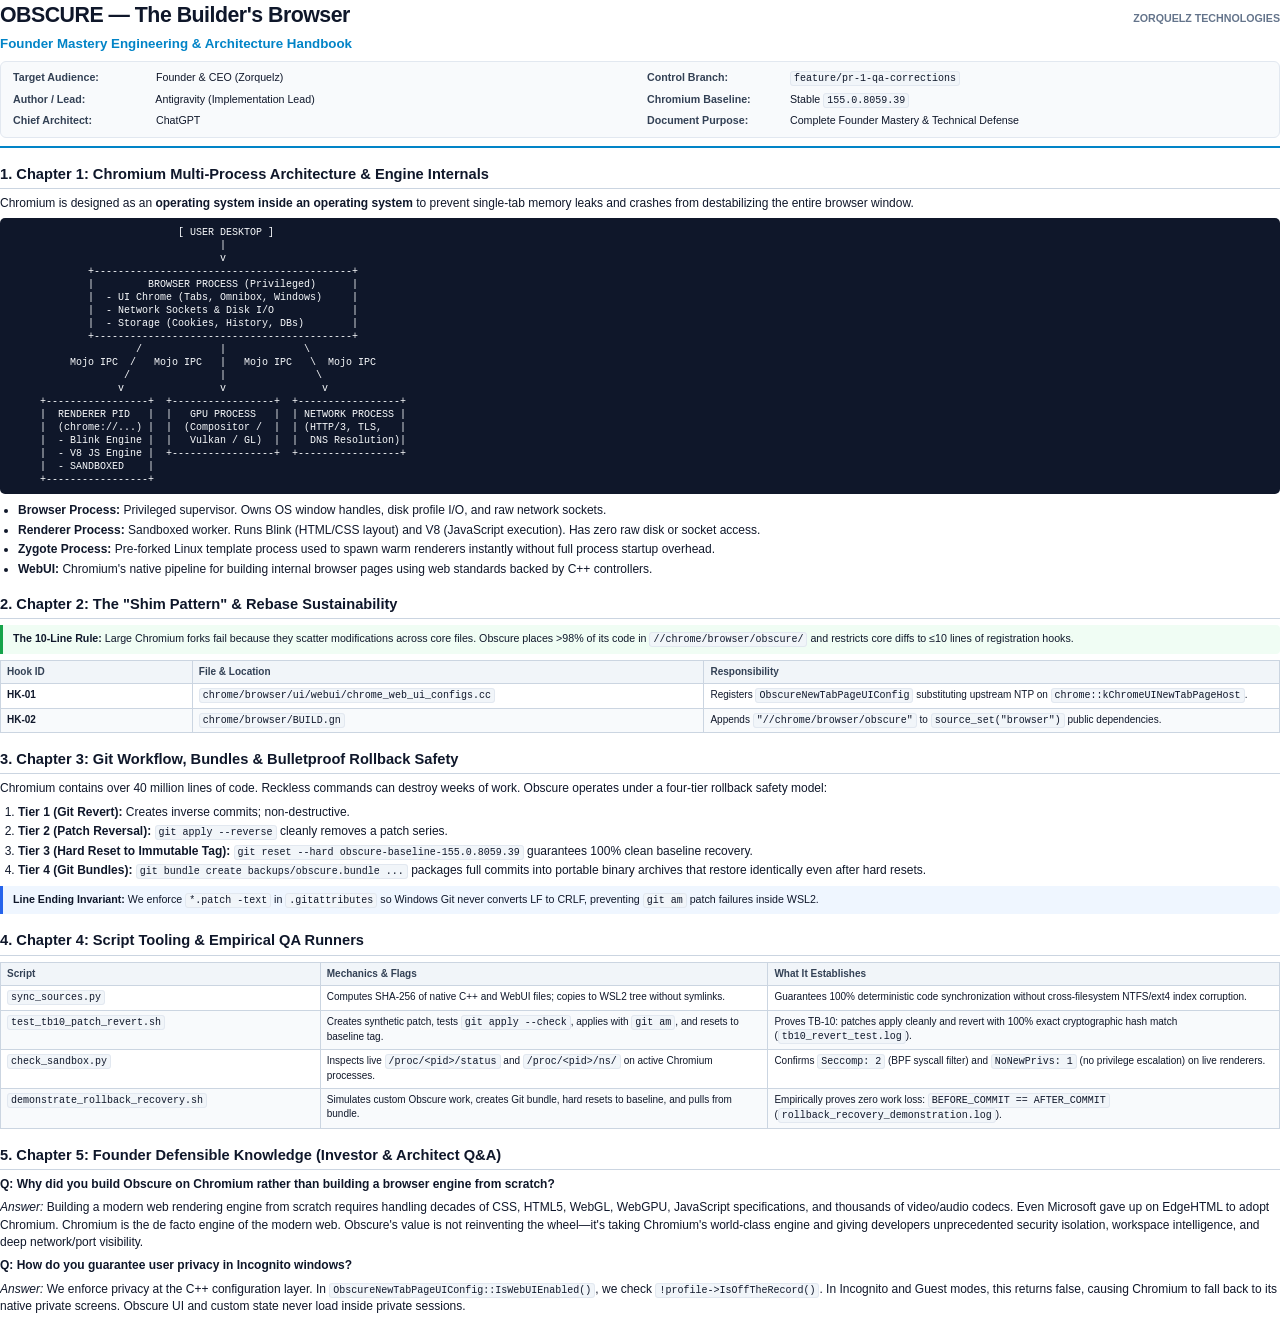
==== docs/founder-mastery/founder_mastery_handbook.html @ ea4033ea "docs(mastery): add founder mastery handbook, script documentation, and sync_sources tooling" ====
<!DOCTYPE html>
<html lang="en">
<head>
<meta charset="UTF-8">
<title>Obscure — Founder Mastery Engineering Handbook</title>
<style>
  @page {
    size: A4;
    margin: 18mm 14mm 18mm 14mm;
    @bottom-right {
      content: counter(page) " of " counter(pages);
      font-size: 8pt;
      color: #64748b;
    }
  }

  body {
    font-family: -apple-system, BlinkMacSystemFont, "Segoe UI", Roboto, "Helvetica Neue", Arial, sans-serif;
    color: #0f172a;
    line-height: 1.45;
    font-size: 9pt;
    margin: 0;
    padding: 0;
  }

  header {
    border-bottom: 2px solid #0284c7;
    padding-bottom: 8px;
    margin-bottom: 14px;
  }

  .logo-title {
    display: flex;
    justify-content: space-between;
    align-items: baseline;
  }

  h1 {
    font-size: 16pt;
    font-weight: 800;
    color: #0f172a;
    margin: 0 0 3px 0;
    letter-spacing: -0.5px;
  }

  .subtitle {
    font-size: 10pt;
    font-weight: 600;
    color: #0284c7;
    margin: 0 0 8px 0;
  }

  .metadata-grid {
    display: grid;
    grid-template-columns: repeat(2, 1fr);
    gap: 5px 14px;
    background-color: #f8fafc;
    border: 1px solid #e2e8f0;
    border-radius: 6px;
    padding: 8px 12px;
    font-size: 8pt;
  }

  .metadata-grid div strong {
    color: #334155;
    display: inline-block;
    width: 140px;
  }

  h2 {
    font-size: 11pt;
    font-weight: 700;
    color: #0f172a;
    border-bottom: 1px solid #cbd5e1;
    padding-bottom: 3px;
    margin-top: 16px;
    margin-bottom: 6px;
    page-break-after: avoid;
  }

  h3 {
    font-size: 9.5pt;
    font-weight: 700;
    color: #1e293b;
    margin-top: 10px;
    margin-bottom: 4px;
    page-break-after: avoid;
  }

  p {
    margin: 0 0 6px 0;
  }

  ul, ol {
    margin: 3px 0 6px 0;
    padding-left: 18px;
  }

  li {
    margin-bottom: 2px;
  }

  .badge {
    display: inline-block;
    padding: 2px 6px;
    font-size: 6.8pt;
    font-weight: 700;
    border-radius: 4px;
    text-transform: uppercase;
  }

  .badge-pass { background-color: #dcfce7; color: #15803d; border: 1px solid #bbf7d0; }
  .badge-info { background-color: #e0f2fe; color: #0369a1; border: 1px solid #bae6fd; }

  table {
    width: 100%;
    border-collapse: collapse;
    margin: 6px 0 10px 0;
    font-size: 7.5pt;
    page-break-inside: avoid;
  }

  th, td {
    padding: 4px 6px;
    text-align: left;
    vertical-align: top;
    border: 1px solid #cbd5e1;
  }

  th {
    background-color: #f1f5f9;
    font-weight: 700;
    color: #334155;
  }

  tr:nth-child(even) td {
    background-color: #f8fafc;
  }

  code, pre {
    font-family: "SFMono-Regular", Consolas, "Liberation Mono", Menlo, Courier, monospace;
    font-size: 7.5pt;
  }

  code {
    background-color: #f1f5f9;
    color: #0f172a;
    padding: 1px 3px;
    border-radius: 3px;
    border: 1px solid #e2e8f0;
  }

  pre {
    background-color: #0f172a;
    color: #f8fafc;
    padding: 8px 10px;
    border-radius: 5px;
    overflow-x: auto;
    margin: 5px 0 8px 0;
    line-height: 1.3;
    white-space: pre-wrap;
    word-break: break-all;
    page-break-inside: avoid;
  }

  .callout {
    background-color: #f0fdf4;
    border-left: 3px solid #16a34a;
    padding: 6px 10px;
    margin: 6px 0;
    font-size: 8pt;
    border-radius: 0 4px 4px 0;
  }

  .callout-info {
    background-color: #eff6ff;
    border-left: 3px solid #2563eb;
    padding: 6px 10px;
    margin: 6px 0;
    font-size: 8pt;
    border-radius: 0 4px 4px 0;
  }

  .page-break {
    page-break-before: always;
  }
</style>
</head>
<body>

<header>
  <div class="logo-title">
    <h1>OBSCURE &mdash; The Builder's Browser</h1>
    <span style="font-size: 8pt; font-weight: 700; color: #64748b;">ZORQUELZ TECHNOLOGIES</span>
  </div>
  <div class="subtitle">Founder Mastery Engineering &amp; Architecture Handbook</div>

  <div class="metadata-grid">
    <div><strong>Target Audience:</strong> Founder &amp; CEO (Zorquelz)</div>
    <div><strong>Control Branch:</strong> <code>feature/pr-1-qa-corrections</code></div>
    <div><strong>Author / Lead:</strong> Antigravity (Implementation Lead)</div>
    <div><strong>Chromium Baseline:</strong> Stable <code>155.0.8059.39</code></div>
    <div><strong>Chief Architect:</strong> ChatGPT</div>
    <div><strong>Document Purpose:</strong> Complete Founder Mastery &amp; Technical Defense</div>
  </div>
</header>

<h2>1. Chapter 1: Chromium Multi-Process Architecture &amp; Engine Internals</h2>
<p>
  Chromium is designed as an <strong>operating system inside an operating system</strong> to prevent single-tab memory leaks and crashes from destabilizing the entire browser window.
</p>
<pre>
                            [ USER DESKTOP ]
                                   |
                                   v
             +-------------------------------------------+
             |         BROWSER PROCESS (Privileged)      |
             |  - UI Chrome (Tabs, Omnibox, Windows)     |
             |  - Network Sockets & Disk I/O             |
             |  - Storage (Cookies, History, DBs)        |
             +-------------------------------------------+
                     /             |             \
          Mojo IPC  /   Mojo IPC   |   Mojo IPC   \  Mojo IPC
                   /               |               \
                  v                v                v
     +-----------------+  +-----------------+  +-----------------+
     |  RENDERER PID   |  |   GPU PROCESS   |  | NETWORK PROCESS |
     |  (chrome://...) |  |  (Compositor /  |  | (HTTP/3, TLS,   |
     |  - Blink Engine |  |   Vulkan / GL)  |  |  DNS Resolution)|
     |  - V8 JS Engine |  +-----------------+  +-----------------+
     |  - SANDBOXED    |
     +-----------------+
</pre>
<ul>
  <li><strong>Browser Process:</strong> Privileged supervisor. Owns OS window handles, disk profile I/O, and raw network sockets.</li>
  <li><strong>Renderer Process:</strong> Sandboxed worker. Runs Blink (HTML/CSS layout) and V8 (JavaScript execution). Has zero raw disk or socket access.</li>
  <li><strong>Zygote Process:</strong> Pre-forked Linux template process used to spawn warm renderers instantly without full process startup overhead.</li>
  <li><strong>WebUI:</strong> Chromium's native pipeline for building internal browser pages using web standards backed by C++ controllers.</li>
</ul>

<h2>2. Chapter 2: The "Shim Pattern" &amp; Rebase Sustainability</h2>
<div class="callout">
  <strong>The 10-Line Rule:</strong> Large Chromium forks fail because they scatter modifications across core files. Obscure places &gt;98% of its code in <code>//chrome/browser/obscure/</code> and restricts core diffs to &le;10 lines of registration hooks.
</div>
<table>
  <thead>
    <tr>
      <th style="width: 15%;">Hook ID</th>
      <th style="width: 40%;">File &amp; Location</th>
      <th style="width: 45%;">Responsibility</th>
    </tr>
  </thead>
  <tbody>
    <tr>
      <td><strong>HK-01</strong></td>
      <td><code>chrome/browser/ui/webui/chrome_web_ui_configs.cc</code></td>
      <td>Registers <code>ObscureNewTabPageUIConfig</code> substituting upstream NTP on <code>chrome::kChromeUINewTabPageHost</code>.</td>
    </tr>
    <tr>
      <td><strong>HK-02</strong></td>
      <td><code>chrome/browser/BUILD.gn</code></td>
      <td>Appends <code>"//chrome/browser/obscure"</code> to <code>source_set("browser")</code> public dependencies.</td>
    </tr>
  </tbody>
</table>

<div class="page-break"></div>

<h2>3. Chapter 3: Git Workflow, Bundles &amp; Bulletproof Rollback Safety</h2>
<p>
  Chromium contains over 40 million lines of code. Reckless commands can destroy weeks of work. Obscure operates under a four-tier rollback safety model:
</p>
<ol>
  <li><strong>Tier 1 (Git Revert):</strong> Creates inverse commits; non-destructive.</li>
  <li><strong>Tier 2 (Patch Reversal):</strong> <code>git apply --reverse</code> cleanly removes a patch series.</li>
  <li><strong>Tier 3 (Hard Reset to Immutable Tag):</strong> <code>git reset --hard obscure-baseline-155.0.8059.39</code> guarantees 100% clean baseline recovery.</li>
  <li><strong>Tier 4 (Git Bundles):</strong> <code>git bundle create backups/obscure.bundle ...</code> packages full commits into portable binary archives that restore identically even after hard resets.</li>
</ol>
<div class="callout-info">
  <strong>Line Ending Invariant:</strong> We enforce <code>*.patch -text</code> in <code>.gitattributes</code> so Windows Git never converts LF to CRLF, preventing <code>git am</code> patch failures inside WSL2.
</div>

<h2>4. Chapter 4: Script Tooling &amp; Empirical QA Runners</h2>
<table>
  <thead>
    <tr>
      <th style="width: 25%;">Script</th>
      <th style="width: 35%;">Mechanics &amp; Flags</th>
      <th style="width: 40%;">What It Establishes</th>
    </tr>
  </thead>
  <tbody>
    <tr>
      <td><code>sync_sources.py</code></td>
      <td>Computes SHA-256 of native C++ and WebUI files; copies to WSL2 tree without symlinks.</td>
      <td>Guarantees 100% deterministic code synchronization without cross-filesystem NTFS/ext4 index corruption.</td>
    </tr>
    <tr>
      <td><code>test_tb10_patch_revert.sh</code></td>
      <td>Creates synthetic patch, tests <code>git apply --check</code>, applies with <code>git am</code>, and resets to baseline tag.</td>
      <td>Proves TB-10: patches apply cleanly and revert with 100% exact cryptographic hash match (<code>tb10_revert_test.log</code>).</td>
    </tr>
    <tr>
      <td><code>check_sandbox.py</code></td>
      <td>Inspects live <code>/proc/&lt;pid&gt;/status</code> and <code>/proc/&lt;pid&gt;/ns/</code> on active Chromium processes.</td>
      <td>Confirms <code>Seccomp: 2</code> (BPF syscall filter) and <code>NoNewPrivs: 1</code> (no privilege escalation) on live renderers.</td>
    </tr>
    <tr>
      <td><code>demonstrate_rollback_recovery.sh</code></td>
      <td>Simulates custom Obscure work, creates Git bundle, hard resets to baseline, and pulls from bundle.</td>
      <td>Empirically proves zero work loss: <code>BEFORE_COMMIT == AFTER_COMMIT</code> (<code>rollback_recovery_demonstration.log</code>).</td>
    </tr>
  </tbody>
</table>

<h2>5. Chapter 5: Founder Defensible Knowledge (Investor &amp; Architect Q&amp;A)</h2>
<p><strong>Q: Why did you build Obscure on Chromium rather than building a browser engine from scratch?</strong></p>
<p>
  <em>Answer:</em> Building a modern web rendering engine from scratch requires handling decades of CSS, HTML5, WebGL, WebGPU, JavaScript specifications, and thousands of video/audio codecs. Even Microsoft gave up on EdgeHTML to adopt Chromium. Chromium is the de facto engine of the modern web. Obscure's value is not reinventing the wheel—it's taking Chromium's world-class engine and giving developers unprecedented security isolation, workspace intelligence, and deep network/port visibility.
</p>

<p><strong>Q: How do you guarantee user privacy in Incognito windows?</strong></p>
<p>
  <em>Answer:</em> We enforce privacy at the C++ configuration layer. In <code>ObscureNewTabPageUIConfig::IsWebUIEnabled()</code>, we check <code>!profile-&gt;IsOffTheRecord()</code>. In Incognito and Guest modes, this returns false, causing Chromium to fall back to its native private screens. Obscure UI and custom state never load inside private sessions.
</p>

</body>
</html>
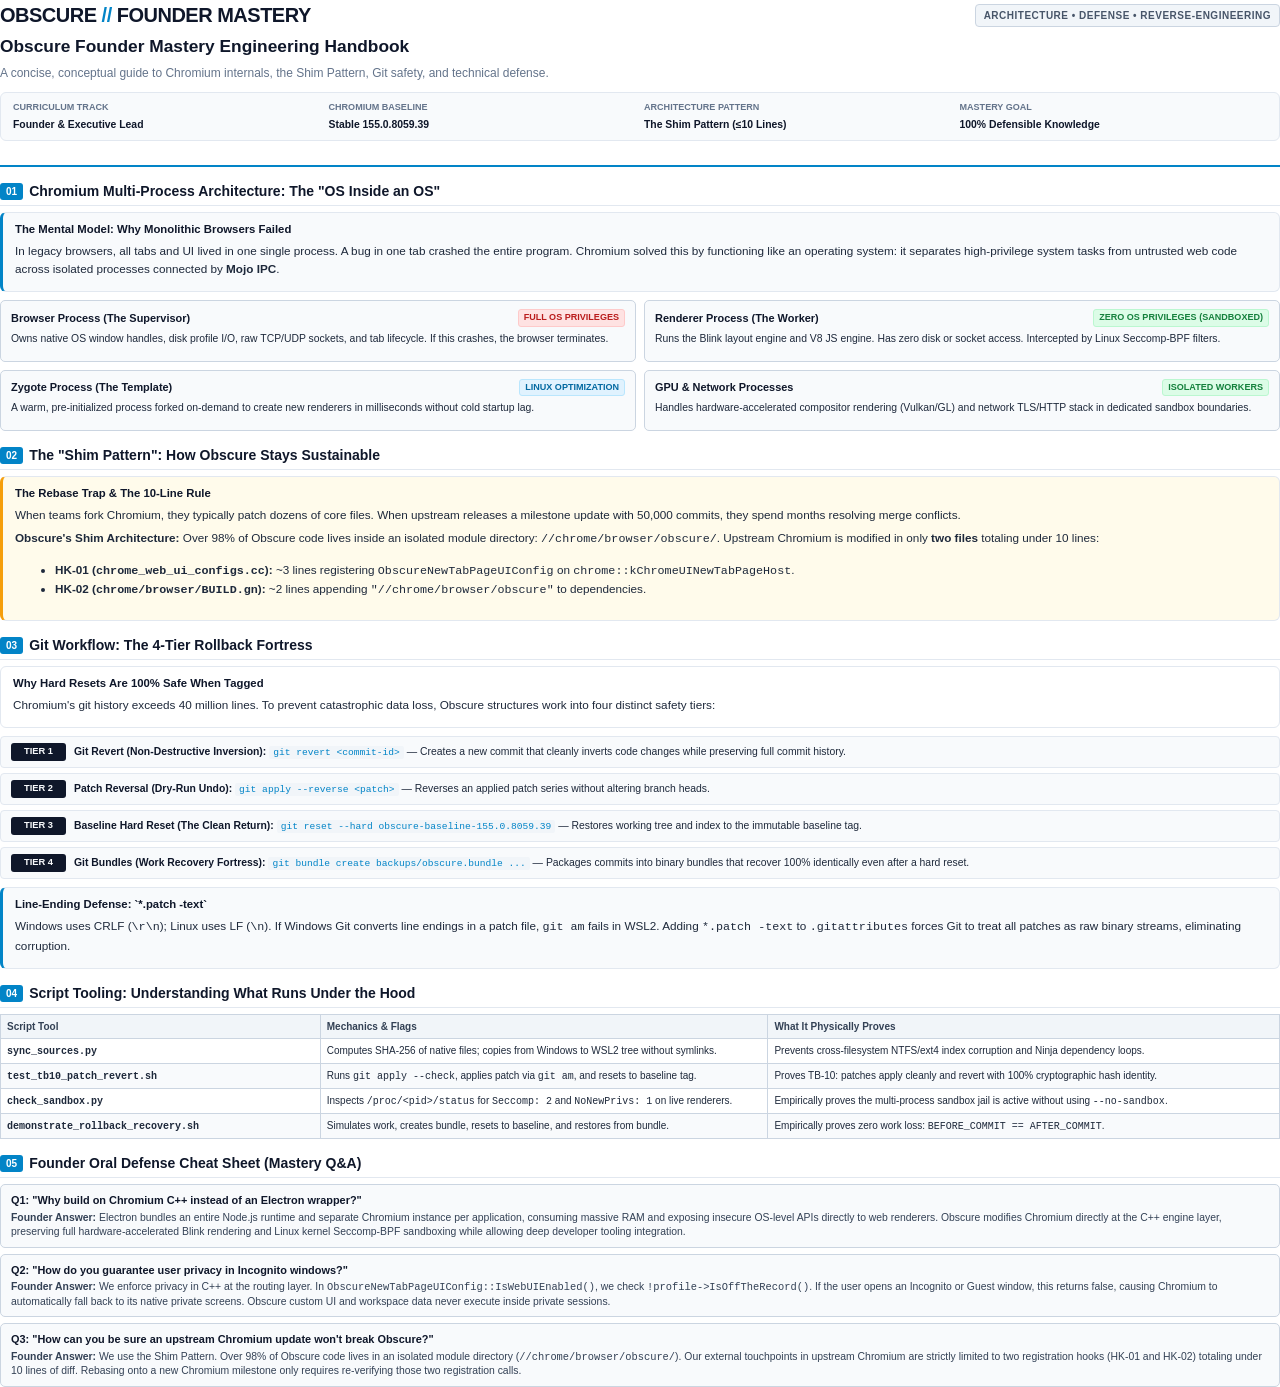
==== commit c95dceb9: "docs(mastery): redesign founder mastery handbook and chapters into clean executive format" ====
--- a/docs/founder-mastery/founder_mastery_handbook.html
+++ b/docs/founder-mastery/founder_mastery_handbook.html
@@ -6,116 +6,217 @@
 <style>
   @page {
     size: A4;
-    margin: 18mm 14mm 18mm 14mm;
+    margin: 16mm 14mm 16mm 14mm;
     @bottom-right {
-      content: counter(page) " of " counter(pages);
+      content: "Page " counter(page) " of " counter(pages);
       font-size: 8pt;
-      color: #64748b;
+      font-weight: 600;
+      color: #94a3b8;
     }
   }
+
+  * { box-sizing: border-box; }
 
   body {
     font-family: -apple-system, BlinkMacSystemFont, "Segoe UI", Roboto, "Helvetica Neue", Arial, sans-serif;
-    color: #0f172a;
-    line-height: 1.45;
-    font-size: 9pt;
+    color: #1e293b;
+    background-color: #ffffff;
+    line-height: 1.5;
+    font-size: 8.8pt;
     margin: 0;
     padding: 0;
   }
 
   header {
     border-bottom: 2px solid #0284c7;
-    padding-bottom: 8px;
+    padding-bottom: 10px;
     margin-bottom: 14px;
   }
 
-  .logo-title {
+  .header-top {
     display: flex;
     justify-content: space-between;
-    align-items: baseline;
-  }
-
-  h1 {
-    font-size: 16pt;
+    align-items: center;
+    margin-bottom: 4px;
+  }
+
+  .brand-logo {
+    font-size: 15pt;
+    font-weight: 900;
+    letter-spacing: -0.5px;
+    color: #0f172a;
+  }
+
+  .brand-logo span { color: #0284c7; }
+
+  .doc-tag {
+    font-size: 7.5pt;
+    font-weight: 700;
+    letter-spacing: 0.5px;
+    text-transform: uppercase;
+    background: #f1f5f9;
+    color: #475569;
+    padding: 3px 8px;
+    border-radius: 4px;
+    border: 1px solid #cbd5e1;
+  }
+
+  .doc-title {
+    font-size: 13pt;
     font-weight: 800;
     color: #0f172a;
-    margin: 0 0 3px 0;
-    letter-spacing: -0.5px;
-  }
-
-  .subtitle {
-    font-size: 10pt;
-    font-weight: 600;
-    color: #0284c7;
-    margin: 0 0 8px 0;
-  }
-
-  .metadata-grid {
+    margin: 0 0 4px 0;
+  }
+
+  .doc-subtitle {
+    font-size: 9pt;
+    color: #64748b;
+    font-weight: 500;
+    margin-bottom: 10px;
+  }
+
+  .meta-strip {
     display: grid;
-    grid-template-columns: repeat(2, 1fr);
-    gap: 5px 14px;
-    background-color: #f8fafc;
+    grid-template-columns: repeat(4, 1fr);
+    gap: 8px;
+    background: #f8fafc;
     border: 1px solid #e2e8f0;
     border-radius: 6px;
     padding: 8px 12px;
-    font-size: 8pt;
-  }
-
-  .metadata-grid div strong {
+    margin-bottom: 14px;
+  }
+
+  .meta-item { font-size: 7.8pt; }
+  .meta-label {
+    color: #64748b;
+    font-weight: 600;
+    text-transform: uppercase;
+    font-size: 6.8pt;
+    margin-bottom: 2px;
+  }
+  .meta-val { color: #0f172a; font-weight: 700; }
+
+  h2 {
+    font-size: 10.5pt;
+    font-weight: 800;
+    color: #0f172a;
+    margin: 14px 0 6px 0;
+    display: flex;
+    align-items: center;
+    gap: 6px;
+    border-bottom: 1.5px solid #e2e8f0;
+    padding-bottom: 3px;
+    page-break-after: avoid;
+  }
+
+  h2 .chapter-num {
+    background: #0284c7;
+    color: #ffffff;
+    font-size: 7.5pt;
+    font-weight: 800;
+    padding: 1px 6px;
+    border-radius: 3px;
+  }
+
+  h3 {
+    font-size: 9pt;
+    font-weight: 700;
     color: #334155;
-    display: inline-block;
-    width: 140px;
-  }
-
-  h2 {
-    font-size: 11pt;
+    margin: 8px 0 4px 0;
+    page-break-after: avoid;
+  }
+
+  p { margin: 0 0 6px 0; }
+
+  .note-card {
+    background: #ffffff;
+    border: 1px solid #e2e8f0;
+    border-radius: 6px;
+    padding: 8px 12px;
+    margin-bottom: 8px;
+    page-break-inside: avoid;
+  }
+
+  .note-card-highlight { border-left: 3.5px solid #0284c7; background: #f8fafc; }
+  .note-card-security { border-left: 3.5px solid #10b981; background: #f0fdf4; }
+  .note-card-warning { border-left: 3.5px solid #f59e0b; background: #fffbeb; }
+
+  .card-title {
+    font-size: 8.5pt;
     font-weight: 700;
     color: #0f172a;
-    border-bottom: 1px solid #cbd5e1;
-    padding-bottom: 3px;
-    margin-top: 16px;
-    margin-bottom: 6px;
-    page-break-after: avoid;
-  }
-
-  h3 {
-    font-size: 9.5pt;
-    font-weight: 700;
-    color: #1e293b;
-    margin-top: 10px;
     margin-bottom: 4px;
-    page-break-after: avoid;
-  }
-
-  p {
-    margin: 0 0 6px 0;
-  }
-
-  ul, ol {
-    margin: 3px 0 6px 0;
-    padding-left: 18px;
-  }
-
-  li {
-    margin-bottom: 2px;
-  }
-
-  .badge {
-    display: inline-block;
+    display: flex;
+    justify-content: space-between;
+  }
+
+  .process-grid {
+    display: grid;
+    grid-template-columns: repeat(2, 1fr);
+    gap: 8px;
+    margin: 8px 0;
+    page-break-inside: avoid;
+  }
+
+  .process-box {
+    background: #f8fafc;
+    border: 1px solid #cbd5e1;
+    border-radius: 5px;
+    padding: 8px 10px;
+    font-size: 7.8pt;
+  }
+
+  .process-header {
+    display: flex;
+    justify-content: space-between;
+    align-items: center;
+    margin-bottom: 4px;
+  }
+
+  .process-name { font-weight: 800; color: #0f172a; font-size: 8.2pt; }
+  .process-priv { font-weight: 700; font-size: 6.8pt; padding: 1px 5px; border-radius: 3px; text-transform: uppercase; }
+  .priv-high { background: #fee2e2; color: #b91c1c; border: 1px solid #fecaca; }
+  .priv-zero { background: #dcfce7; color: #15803d; border: 1px solid #bbf7d0; }
+  .priv-opt { background: #e0f2fe; color: #0369a1; border: 1px solid #bae6fd; }
+
+  .tier-pyramid {
+    display: flex;
+    flex-direction: column;
+    gap: 5px;
+    margin: 8px 0;
+    page-break-inside: avoid;
+  }
+
+  .tier-row {
+    display: flex;
+    align-items: center;
+    gap: 8px;
+    background: #f8fafc;
+    border: 1px solid #e2e8f0;
+    border-radius: 4px;
+    padding: 6px 10px;
+    font-size: 7.8pt;
+  }
+
+  .tier-badge {
+    background: #0f172a;
+    color: #f8fafc;
+    font-weight: 800;
+    font-size: 7pt;
     padding: 2px 6px;
-    font-size: 6.8pt;
-    font-weight: 700;
-    border-radius: 4px;
-    text-transform: uppercase;
-  }
-
-  .badge-pass { background-color: #dcfce7; color: #15803d; border: 1px solid #bbf7d0; }
-  .badge-info { background-color: #e0f2fe; color: #0369a1; border: 1px solid #bae6fd; }
+    border-radius: 3px;
+    width: 55px;
+    text-align: center;
+  }
+
+  .tier-content { flex: 1; }
+  .tier-name { font-weight: 700; color: #0f172a; }
+  .tier-cmd { font-family: monospace; font-size: 7.2pt; color: #0284c7; background: #f1f5f9; padding: 1px 4px; border-radius: 2px; }
 
   table {
     width: 100%;
     border-collapse: collapse;
-    margin: 6px 0 10px 0;
+    margin: 6px 0 8px 0;
     font-size: 7.5pt;
     page-break-inside: avoid;
   }
@@ -127,202 +228,217 @@
     border: 1px solid #cbd5e1;
   }
 
-  th {
-    background-color: #f1f5f9;
-    font-weight: 700;
-    color: #334155;
-  }
-
-  tr:nth-child(even) td {
-    background-color: #f8fafc;
-  }
-
-  code, pre {
-    font-family: "SFMono-Regular", Consolas, "Liberation Mono", Menlo, Courier, monospace;
-    font-size: 7.5pt;
-  }
-
-  code {
-    background-color: #f1f5f9;
-    color: #0f172a;
-    padding: 1px 3px;
-    border-radius: 3px;
-    border: 1px solid #e2e8f0;
-  }
-
-  pre {
-    background-color: #0f172a;
-    color: #f8fafc;
-    padding: 8px 10px;
+  th { background-color: #f1f5f9; font-weight: 700; color: #334155; }
+  tr:nth-child(even) td { background-color: #f8fafc; }
+
+  .q-block {
+    background: #f8fafc;
+    border: 1px solid #cbd5e1;
     border-radius: 5px;
-    overflow-x: auto;
-    margin: 5px 0 8px 0;
-    line-height: 1.3;
-    white-space: pre-wrap;
-    word-break: break-all;
+    padding: 7px 10px;
+    margin-bottom: 6px;
     page-break-inside: avoid;
   }
 
-  .callout {
-    background-color: #f0fdf4;
-    border-left: 3px solid #16a34a;
-    padding: 6px 10px;
-    margin: 6px 0;
-    font-size: 8pt;
-    border-radius: 0 4px 4px 0;
-  }
-
-  .callout-info {
-    background-color: #eff6ff;
-    border-left: 3px solid #2563eb;
-    padding: 6px 10px;
-    margin: 6px 0;
-    font-size: 8pt;
-    border-radius: 0 4px 4px 0;
-  }
-
-  .page-break {
-    page-break-before: always;
-  }
+  .q-title { font-weight: 800; color: #0f172a; font-size: 8.2pt; margin-bottom: 2px; }
+  .q-answer { color: #334155; font-size: 7.8pt; line-height: 1.4; }
+
+  .page-break { page-break-before: always; }
 </style>
 </head>
 <body>
 
 <header>
-  <div class="logo-title">
-    <h1>OBSCURE &mdash; The Builder's Browser</h1>
-    <span style="font-size: 8pt; font-weight: 700; color: #64748b;">ZORQUELZ TECHNOLOGIES</span>
-  </div>
-  <div class="subtitle">Founder Mastery Engineering &amp; Architecture Handbook</div>
-
-  <div class="metadata-grid">
-    <div><strong>Target Audience:</strong> Founder &amp; CEO (Zorquelz)</div>
-    <div><strong>Control Branch:</strong> <code>feature/pr-1-qa-corrections</code></div>
-    <div><strong>Author / Lead:</strong> Antigravity (Implementation Lead)</div>
-    <div><strong>Chromium Baseline:</strong> Stable <code>155.0.8059.39</code></div>
-    <div><strong>Chief Architect:</strong> ChatGPT</div>
-    <div><strong>Document Purpose:</strong> Complete Founder Mastery &amp; Technical Defense</div>
+  <div class="header-top">
+    <div class="brand-logo">OBSCURE <span>//</span> FOUNDER MASTERY</div>
+    <div class="doc-tag">ARCHITECTURE &bull; DEFENSE &bull; REVERSE-ENGINEERING</div>
+  </div>
+  <div class="doc-title">Obscure Founder Mastery Engineering Handbook</div>
+  <div class="doc-subtitle">A concise, conceptual guide to Chromium internals, the Shim Pattern, Git safety, and technical defense.</div>
+
+  <div class="meta-strip">
+    <div class="meta-item">
+      <div class="meta-label">Curriculum Track</div>
+      <div class="meta-val">Founder &amp; Executive Lead</div>
+    </div>
+    <div class="meta-item">
+      <div class="meta-label">Chromium Baseline</div>
+      <div class="meta-val">Stable 155.0.8059.39</div>
+    </div>
+    <div class="meta-item">
+      <div class="meta-label">Architecture Pattern</div>
+      <div class="meta-val">The Shim Pattern (&le;10 Lines)</div>
+    </div>
+    <div class="meta-item">
+      <div class="meta-label">Mastery Goal</div>
+      <div class="meta-val">100% Defensible Knowledge</div>
+    </div>
   </div>
 </header>
 
-<h2>1. Chapter 1: Chromium Multi-Process Architecture &amp; Engine Internals</h2>
-<p>
-  Chromium is designed as an <strong>operating system inside an operating system</strong> to prevent single-tab memory leaks and crashes from destabilizing the entire browser window.
-</p>
-<pre>
-                            [ USER DESKTOP ]
-                                   |
-                                   v
-             +-------------------------------------------+
-             |         BROWSER PROCESS (Privileged)      |
-             |  - UI Chrome (Tabs, Omnibox, Windows)     |
-             |  - Network Sockets & Disk I/O             |
-             |  - Storage (Cookies, History, DBs)        |
-             +-------------------------------------------+
-                     /             |             \
-          Mojo IPC  /   Mojo IPC   |   Mojo IPC   \  Mojo IPC
-                   /               |               \
-                  v                v                v
-     +-----------------+  +-----------------+  +-----------------+
-     |  RENDERER PID   |  |   GPU PROCESS   |  | NETWORK PROCESS |
-     |  (chrome://...) |  |  (Compositor /  |  | (HTTP/3, TLS,   |
-     |  - Blink Engine |  |   Vulkan / GL)  |  |  DNS Resolution)|
-     |  - V8 JS Engine |  +-----------------+  +-----------------+
-     |  - SANDBOXED    |
-     +-----------------+
-</pre>
-<ul>
-  <li><strong>Browser Process:</strong> Privileged supervisor. Owns OS window handles, disk profile I/O, and raw network sockets.</li>
-  <li><strong>Renderer Process:</strong> Sandboxed worker. Runs Blink (HTML/CSS layout) and V8 (JavaScript execution). Has zero raw disk or socket access.</li>
-  <li><strong>Zygote Process:</strong> Pre-forked Linux template process used to spawn warm renderers instantly without full process startup overhead.</li>
-  <li><strong>WebUI:</strong> Chromium's native pipeline for building internal browser pages using web standards backed by C++ controllers.</li>
-</ul>
-
-<h2>2. Chapter 2: The "Shim Pattern" &amp; Rebase Sustainability</h2>
-<div class="callout">
-  <strong>The 10-Line Rule:</strong> Large Chromium forks fail because they scatter modifications across core files. Obscure places &gt;98% of its code in <code>//chrome/browser/obscure/</code> and restricts core diffs to &le;10 lines of registration hooks.
-</div>
+<h2><span class="chapter-num">01</span> Chromium Multi-Process Architecture: The "OS Inside an OS"</h2>
+<div class="note-card note-card-highlight">
+  <div class="card-title">
+    <span>The Mental Model: Why Monolithic Browsers Failed</span>
+  </div>
+  <p>
+    In legacy browsers, all tabs and UI lived in one single process. A bug in one tab crashed the entire program. Chromium solved this by functioning like an operating system: it separates high-privilege system tasks from untrusted web code across isolated processes connected by <strong>Mojo IPC</strong>.
+  </p>
+</div>
+
+<div class="process-grid">
+  <div class="process-box">
+    <div class="process-header">
+      <span class="process-name">Browser Process (The Supervisor)</span>
+      <span class="process-priv priv-high">Full OS Privileges</span>
+    </div>
+    <p>Owns native OS window handles, disk profile I/O, raw TCP/UDP sockets, and tab lifecycle. If this crashes, the browser terminates.</p>
+  </div>
+  <div class="process-box">
+    <div class="process-header">
+      <span class="process-name">Renderer Process (The Worker)</span>
+      <span class="process-priv priv-zero">Zero OS Privileges (Sandboxed)</span>
+    </div>
+    <p>Runs the Blink layout engine and V8 JS engine. Has zero disk or socket access. Intercepted by Linux Seccomp-BPF filters.</p>
+  </div>
+  <div class="process-box">
+    <div class="process-header">
+      <span class="process-name">Zygote Process (The Template)</span>
+      <span class="process-priv priv-opt">Linux Optimization</span>
+    </div>
+    <p>A warm, pre-initialized process forked on-demand to create new renderers in milliseconds without cold startup lag.</p>
+  </div>
+  <div class="process-box">
+    <div class="process-header">
+      <span class="process-name">GPU &amp; Network Processes</span>
+      <span class="process-priv priv-zero">Isolated Workers</span>
+    </div>
+    <p>Handles hardware-accelerated compositor rendering (Vulkan/GL) and network TLS/HTTP stack in dedicated sandbox boundaries.</p>
+  </div>
+</div>
+
+<h2><span class="chapter-num">02</span> The "Shim Pattern": How Obscure Stays Sustainable</h2>
+<div class="note-card note-card-warning">
+  <div class="card-title">
+    <span>The Rebase Trap &amp; The 10-Line Rule</span>
+  </div>
+  <p>
+    When teams fork Chromium, they typically patch dozens of core files. When upstream releases a milestone update with 50,000 commits, they spend months resolving merge conflicts. 
+  </p>
+  <p>
+    <strong>Obscure's Shim Architecture:</strong> Over 98% of Obscure code lives inside an isolated module directory: <code>//chrome/browser/obscure/</code>. Upstream Chromium is modified in only <strong>two files</strong> totaling under 10 lines:
+  </p>
+  <ul>
+    <li><strong>HK-01 (<code>chrome_web_ui_configs.cc</code>):</strong> ~3 lines registering <code>ObscureNewTabPageUIConfig</code> on <code>chrome::kChromeUINewTabPageHost</code>.</li>
+    <li><strong>HK-02 (<code>chrome/browser/BUILD.gn</code>):</strong> ~2 lines appending <code>"//chrome/browser/obscure"</code> to dependencies.</li>
+  </ul>
+</div>
+
+<div class="page-break"></div>
+
+<h2><span class="chapter-num">03</span> Git Workflow: The 4-Tier Rollback Fortress</h2>
+<div class="note-card">
+  <div class="card-title">
+    <span>Why Hard Resets Are 100% Safe When Tagged</span>
+  </div>
+  <p>
+    Chromium's git history exceeds 40 million lines. To prevent catastrophic data loss, Obscure structures work into four distinct safety tiers:
+  </p>
+</div>
+
+<div class="tier-pyramid">
+  <div class="tier-row">
+    <div class="tier-badge">TIER 1</div>
+    <div class="tier-content">
+      <span class="tier-name">Git Revert (Non-Destructive Inversion):</span>
+      <span class="tier-cmd">git revert &lt;commit-id&gt;</span> &mdash; Creates a new commit that cleanly inverts code changes while preserving full commit history.
+    </div>
+  </div>
+  <div class="tier-row">
+    <div class="tier-badge">TIER 2</div>
+    <div class="tier-content">
+      <span class="tier-name">Patch Reversal (Dry-Run Undo):</span>
+      <span class="tier-cmd">git apply --reverse &lt;patch&gt;</span> &mdash; Reverses an applied patch series without altering branch heads.
+    </div>
+  </div>
+  <div class="tier-row">
+    <div class="tier-badge">TIER 3</div>
+    <div class="tier-content">
+      <span class="tier-name">Baseline Hard Reset (The Clean Return):</span>
+      <span class="tier-cmd">git reset --hard obscure-baseline-155.0.8059.39</span> &mdash; Restores working tree and index to the immutable baseline tag.
+    </div>
+  </div>
+  <div class="tier-row">
+    <div class="tier-badge">TIER 4</div>
+    <div class="tier-content">
+      <span class="tier-name">Git Bundles (Work Recovery Fortress):</span>
+      <span class="tier-cmd">git bundle create backups/obscure.bundle ...</span> &mdash; Packages commits into binary bundles that recover 100% identically even after a hard reset.
+    </div>
+  </div>
+</div>
+
+<div class="note-card note-card-highlight">
+  <div class="card-title"><span>Line-Ending Defense: `*.patch -text`</span></div>
+  <p>
+    Windows uses CRLF (<code>\r\n</code>); Linux uses LF (<code>\n</code>). If Windows Git converts line endings in a patch file, <code>git am</code> fails in WSL2. Adding <code>*.patch -text</code> to <code>.gitattributes</code> forces Git to treat all patches as raw binary streams, eliminating corruption.
+  </p>
+</div>
+
+<h2><span class="chapter-num">04</span> Script Tooling: Understanding What Runs Under the Hood</h2>
 <table>
   <thead>
     <tr>
-      <th style="width: 15%;">Hook ID</th>
-      <th style="width: 40%;">File &amp; Location</th>
-      <th style="width: 45%;">Responsibility</th>
+      <th style="width: 25%;">Script Tool</th>
+      <th style="width: 35%;">Mechanics &amp; Flags</th>
+      <th style="width: 40%;">What It Physically Proves</th>
     </tr>
   </thead>
   <tbody>
     <tr>
-      <td><strong>HK-01</strong></td>
-      <td><code>chrome/browser/ui/webui/chrome_web_ui_configs.cc</code></td>
-      <td>Registers <code>ObscureNewTabPageUIConfig</code> substituting upstream NTP on <code>chrome::kChromeUINewTabPageHost</code>.</td>
+      <td><strong><code>sync_sources.py</code></strong></td>
+      <td>Computes SHA-256 of native files; copies from Windows to WSL2 tree without symlinks.</td>
+      <td>Prevents cross-filesystem NTFS/ext4 index corruption and Ninja dependency loops.</td>
     </tr>
     <tr>
-      <td><strong>HK-02</strong></td>
-      <td><code>chrome/browser/BUILD.gn</code></td>
-      <td>Appends <code>"//chrome/browser/obscure"</code> to <code>source_set("browser")</code> public dependencies.</td>
+      <td><strong><code>test_tb10_patch_revert.sh</code></strong></td>
+      <td>Runs <code>git apply --check</code>, applies patch via <code>git am</code>, and resets to baseline tag.</td>
+      <td>Proves TB-10: patches apply cleanly and revert with 100% cryptographic hash identity.</td>
+    </tr>
+    <tr>
+      <td><strong><code>check_sandbox.py</code></strong></td>
+      <td>Inspects <code>/proc/&lt;pid&gt;/status</code> for <code>Seccomp: 2</code> and <code>NoNewPrivs: 1</code> on live renderers.</td>
+      <td>Empirically proves the multi-process sandbox jail is active without using <code>--no-sandbox</code>.</td>
+    </tr>
+    <tr>
+      <td><strong><code>demonstrate_rollback_recovery.sh</code></strong></td>
+      <td>Simulates work, creates bundle, resets to baseline, and restores from bundle.</td>
+      <td>Empirically proves zero work loss: <code>BEFORE_COMMIT == AFTER_COMMIT</code>.</td>
     </tr>
   </tbody>
 </table>
 
-<div class="page-break"></div>
-
-<h2>3. Chapter 3: Git Workflow, Bundles &amp; Bulletproof Rollback Safety</h2>
-<p>
-  Chromium contains over 40 million lines of code. Reckless commands can destroy weeks of work. Obscure operates under a four-tier rollback safety model:
-</p>
-<ol>
-  <li><strong>Tier 1 (Git Revert):</strong> Creates inverse commits; non-destructive.</li>
-  <li><strong>Tier 2 (Patch Reversal):</strong> <code>git apply --reverse</code> cleanly removes a patch series.</li>
-  <li><strong>Tier 3 (Hard Reset to Immutable Tag):</strong> <code>git reset --hard obscure-baseline-155.0.8059.39</code> guarantees 100% clean baseline recovery.</li>
-  <li><strong>Tier 4 (Git Bundles):</strong> <code>git bundle create backups/obscure.bundle ...</code> packages full commits into portable binary archives that restore identically even after hard resets.</li>
-</ol>
-<div class="callout-info">
-  <strong>Line Ending Invariant:</strong> We enforce <code>*.patch -text</code> in <code>.gitattributes</code> so Windows Git never converts LF to CRLF, preventing <code>git am</code> patch failures inside WSL2.
-</div>
-
-<h2>4. Chapter 4: Script Tooling &amp; Empirical QA Runners</h2>
-<table>
-  <thead>
-    <tr>
-      <th style="width: 25%;">Script</th>
-      <th style="width: 35%;">Mechanics &amp; Flags</th>
-      <th style="width: 40%;">What It Establishes</th>
-    </tr>
-  </thead>
-  <tbody>
-    <tr>
-      <td><code>sync_sources.py</code></td>
-      <td>Computes SHA-256 of native C++ and WebUI files; copies to WSL2 tree without symlinks.</td>
-      <td>Guarantees 100% deterministic code synchronization without cross-filesystem NTFS/ext4 index corruption.</td>
-    </tr>
-    <tr>
-      <td><code>test_tb10_patch_revert.sh</code></td>
-      <td>Creates synthetic patch, tests <code>git apply --check</code>, applies with <code>git am</code>, and resets to baseline tag.</td>
-      <td>Proves TB-10: patches apply cleanly and revert with 100% exact cryptographic hash match (<code>tb10_revert_test.log</code>).</td>
-    </tr>
-    <tr>
-      <td><code>check_sandbox.py</code></td>
-      <td>Inspects live <code>/proc/&lt;pid&gt;/status</code> and <code>/proc/&lt;pid&gt;/ns/</code> on active Chromium processes.</td>
-      <td>Confirms <code>Seccomp: 2</code> (BPF syscall filter) and <code>NoNewPrivs: 1</code> (no privilege escalation) on live renderers.</td>
-    </tr>
-    <tr>
-      <td><code>demonstrate_rollback_recovery.sh</code></td>
-      <td>Simulates custom Obscure work, creates Git bundle, hard resets to baseline, and pulls from bundle.</td>
-      <td>Empirically proves zero work loss: <code>BEFORE_COMMIT == AFTER_COMMIT</code> (<code>rollback_recovery_demonstration.log</code>).</td>
-    </tr>
-  </tbody>
-</table>
-
-<h2>5. Chapter 5: Founder Defensible Knowledge (Investor &amp; Architect Q&amp;A)</h2>
-<p><strong>Q: Why did you build Obscure on Chromium rather than building a browser engine from scratch?</strong></p>
-<p>
-  <em>Answer:</em> Building a modern web rendering engine from scratch requires handling decades of CSS, HTML5, WebGL, WebGPU, JavaScript specifications, and thousands of video/audio codecs. Even Microsoft gave up on EdgeHTML to adopt Chromium. Chromium is the de facto engine of the modern web. Obscure's value is not reinventing the wheel—it's taking Chromium's world-class engine and giving developers unprecedented security isolation, workspace intelligence, and deep network/port visibility.
-</p>
-
-<p><strong>Q: How do you guarantee user privacy in Incognito windows?</strong></p>
-<p>
-  <em>Answer:</em> We enforce privacy at the C++ configuration layer. In <code>ObscureNewTabPageUIConfig::IsWebUIEnabled()</code>, we check <code>!profile-&gt;IsOffTheRecord()</code>. In Incognito and Guest modes, this returns false, causing Chromium to fall back to its native private screens. Obscure UI and custom state never load inside private sessions.
-</p>
+<h2><span class="chapter-num">05</span> Founder Oral Defense Cheat Sheet (Mastery Q&amp;A)</h2>
+
+<div class="q-block">
+  <div class="q-title">Q1: "Why build on Chromium C++ instead of an Electron wrapper?"</div>
+  <div class="q-answer">
+    <strong>Founder Answer:</strong> Electron bundles an entire Node.js runtime and separate Chromium instance per application, consuming massive RAM and exposing insecure OS-level APIs directly to web renderers. Obscure modifies Chromium directly at the C++ engine layer, preserving full hardware-accelerated Blink rendering and Linux kernel Seccomp-BPF sandboxing while allowing deep developer tooling integration.
+  </div>
+</div>
+
+<div class="q-block">
+  <div class="q-title">Q2: "How do you guarantee user privacy in Incognito windows?"</div>
+  <div class="q-answer">
+    <strong>Founder Answer:</strong> We enforce privacy in C++ at the routing layer. In <code>ObscureNewTabPageUIConfig::IsWebUIEnabled()</code>, we check <code>!profile-&gt;IsOffTheRecord()</code>. If the user opens an Incognito or Guest window, this returns false, causing Chromium to automatically fall back to its native private screens. Obscure custom UI and workspace data never execute inside private sessions.
+  </div>
+</div>
+
+<div class="q-block">
+  <div class="q-title">Q3: "How can you be sure an upstream Chromium update won't break Obscure?"</div>
+  <div class="q-answer">
+    <strong>Founder Answer:</strong> We use the Shim Pattern. Over 98% of Obscure code lives in an isolated module directory (<code>//chrome/browser/obscure/</code>). Our external touchpoints in upstream Chromium are strictly limited to two registration hooks (HK-01 and HK-02) totaling under 10 lines of diff. Rebasing onto a new Chromium milestone only requires re-verifying those two registration calls.
+  </div>
+</div>
 
 </body>
 </html>
